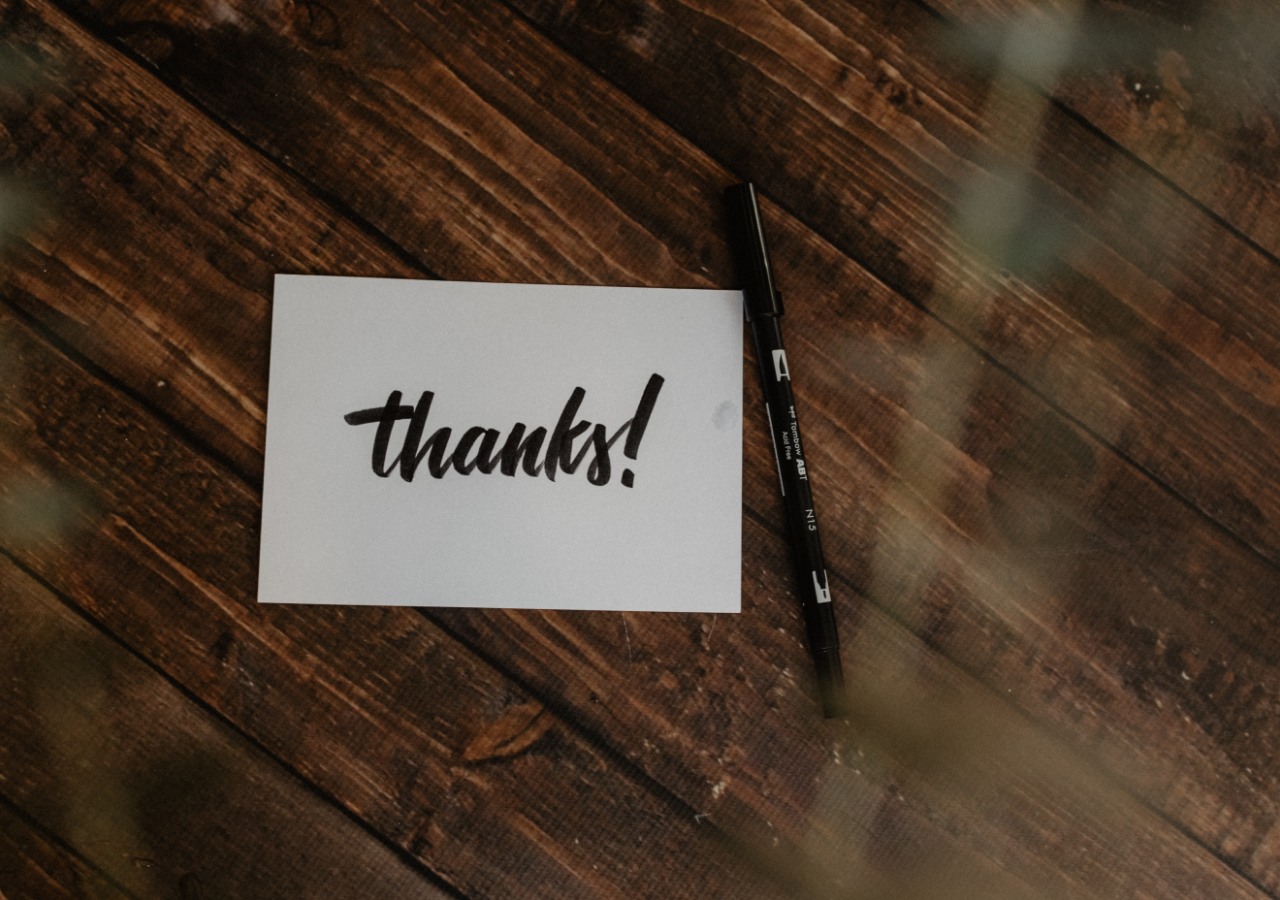
==== thanks/thanks.html @ 7b2cccf5 "PC用完成" ====
<!DOCTYPE html>
<html lang="ja">
    <head><meta charset="utf-8">
        <meta name="viewport" content="width=device-width, initial-scale=1.0">
        <title>Maetomo's Portfolio</title>
    </head>
    <body>
        <link rel="stylesheet" href="../css/Doctor.css">
        <div style=" width: 100vw;height: 100vh;background-image: url(../img/kelly-sikkema-fvpgfw3IF1w-unsplash.jpg);background-size: cover;background-position: center;"></div>
    </body>
</html>
---- css/Doctor.css ----
/* 
html5doctor.com Reset Stylesheet
v1.6.1
Last Updated: 2010-09-17
Author: Richard Clark - http://richclarkdesign.com 
Twitter: @rich_clark
*/

html, body, div, span, object, iframe,
h1, h2, h3, h4, h5, h6, p, blockquote, pre,
abbr, address, cite, code,
del, dfn, em, img, ins, kbd, q, samp,
small, strong, sub, sup, var,
b, i,
dl, dt, dd, ol, ul, li,
fieldset, form, label, legend,
table, caption, tbody, tfoot, thead, tr, th, td,
article, aside, canvas, details, figcaption, figure, 
footer, header, hgroup, menu, nav, section, summary,
time, mark, audio, video {
  margin:0;
  padding:0;
  border:0;
  outline:0;
  font-size:100%;
  vertical-align:baseline;
  background:transparent;
}

body {
  line-height:1;
}

article,aside,details,figcaption,figure,
footer,header,hgroup,menu,nav,section { 
  display:block;
}

nav ul {
  list-style:none;
}

blockquote, q {
  quotes:none;
}

blockquote:before, blockquote:after,
q:before, q:after {
  content:'';
  content:none;
}

a {
  margin:0;
  padding:0;
  font-size:100%;
  vertical-align:baseline;
  background:transparent;
}

/* change colours to suit your needs */
ins {
  background-color:#ff9;
  color:#000;
  text-decoration:none;
}

/* change colours to suit your needs */
mark {
  background-color:#ff9;
  color:#000; 
  font-style:italic;
   font-weight:bold;
}

del {
  text-decoration: line-through;
}

abbr[title], dfn[title] {
  border-bottom:1px dotted;
  cursor:help;
}

table {
  border-collapse:collapse;
  border-spacing:0;
}

/* change border colour to suit your needs */
hr {
  display:block;
  height:1px;
  border:0;   
  border-top:1px solid #cccccc;
  margin:1em 0;
  padding:0;
}

input, select {
  vertical-align:middle;
}
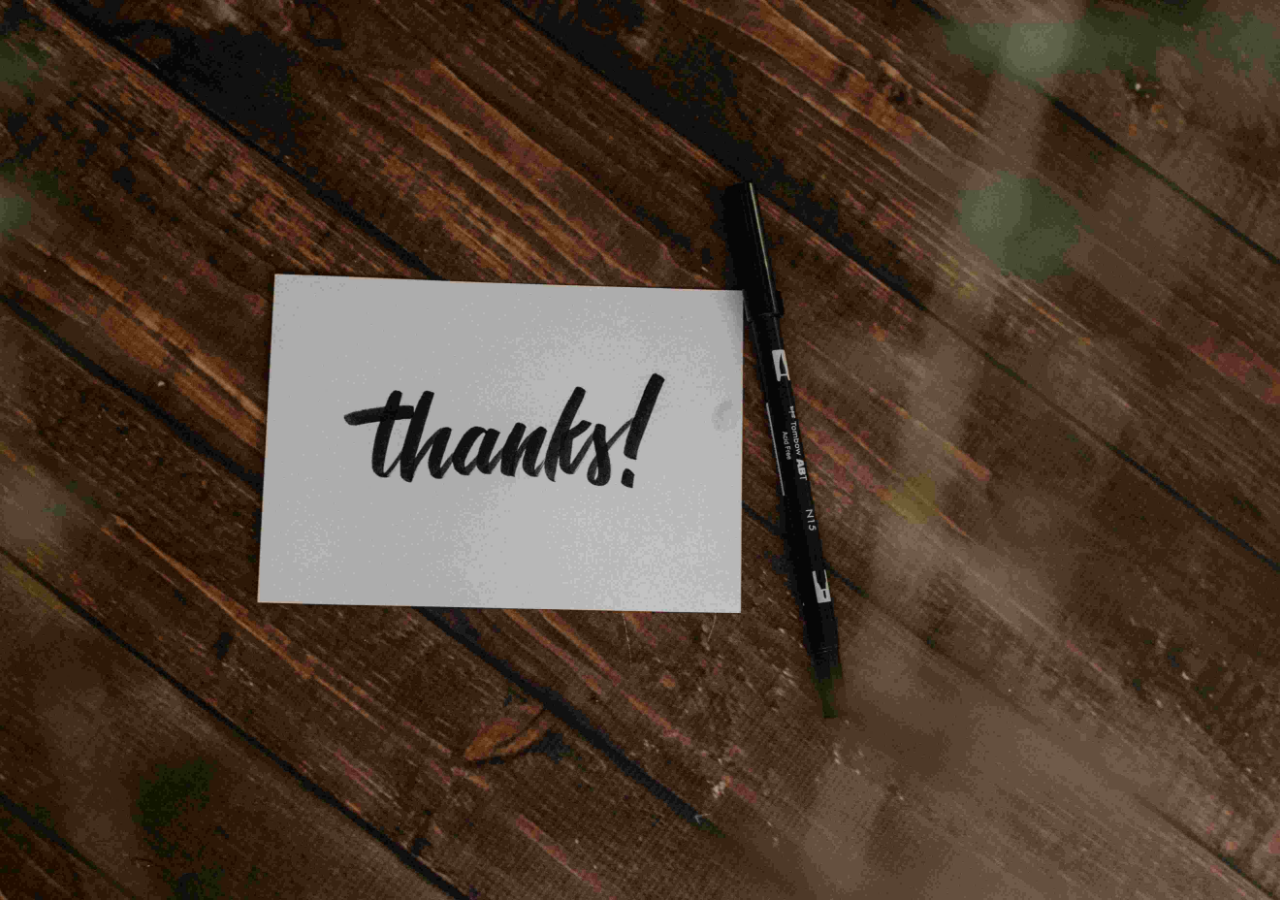
==== commit 3f40e28d: "画像圧縮" ====
--- a/thanks/thanks.html
+++ b/thanks/thanks.html
@@ -6,6 +6,6 @@
     </head>
     <body>
         <link rel="stylesheet" href="../css/Doctor.css">
-        <div style=" width: 100vw;height: 100vh;background-image: url(../img/kelly-sikkema-fvpgfw3IF1w-unsplash.jpg);background-size: cover;background-position: center;"></div>
+        <div style=" width: 100vw;height: 100vh;background-image: url(../img/kelly-sikkema-fvpgfw3IF1w-unsplash_compressed_compressed.jpg);background-size: cover;background-position: center;"></div>
     </body>
 </html>